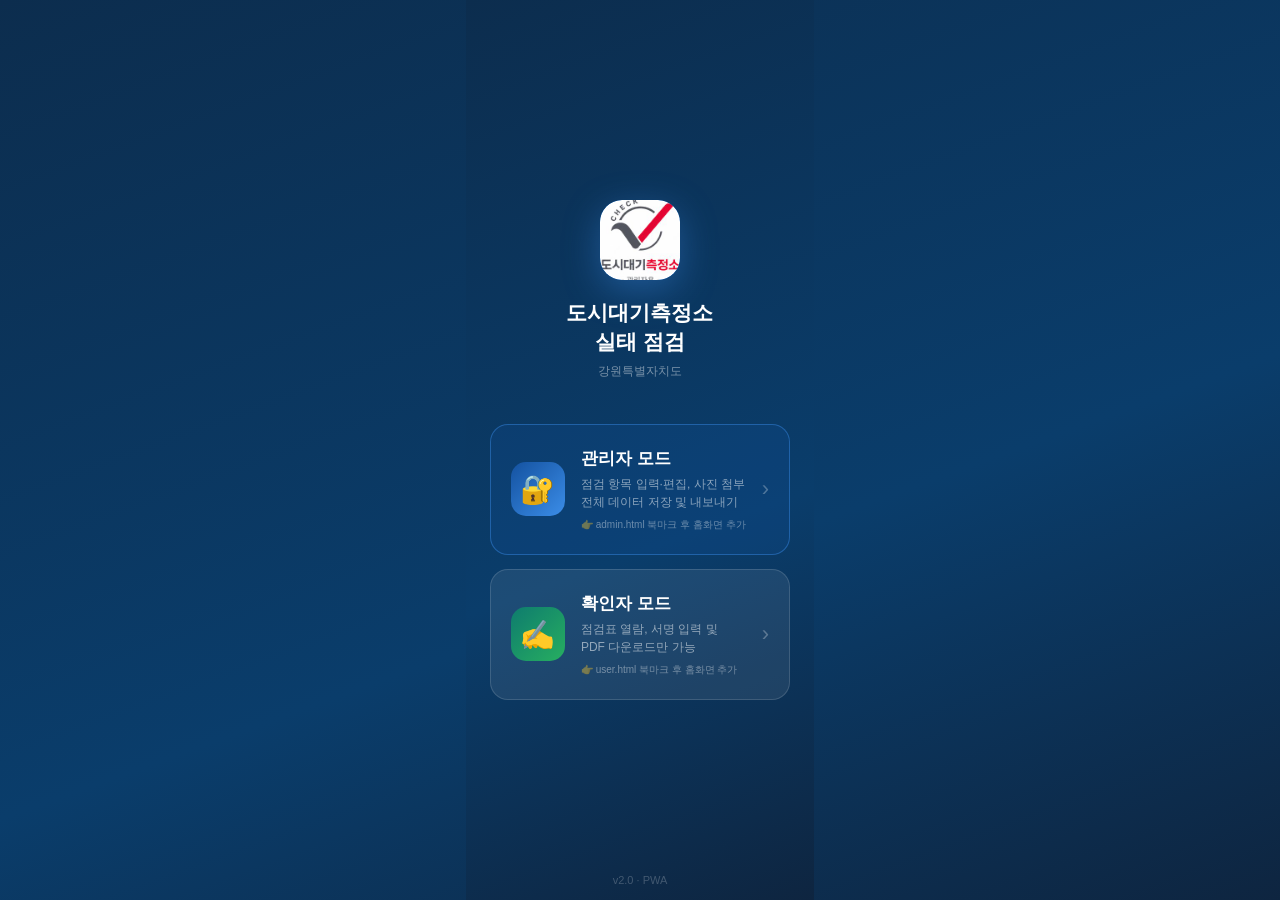
==== index.html @ 88ca2a84 "Add files via upload" ====
<!DOCTYPE html>
<html lang="ko">
<head>
<meta charset="UTF-8">
<meta name="viewport" content="width=device-width, initial-scale=1.0, maximum-scale=1.0, user-scalable=no">
<meta name="mobile-web-app-capable" content="yes">
<meta name="apple-mobile-web-app-capable" content="yes">
<meta name="apple-mobile-web-app-status-bar-style" content="black-translucent">
<meta name="apple-mobile-web-app-title" content="대기측정 점검">
<meta name="theme-color" content="#0C2D4E">
<link rel="manifest" href="manifest.json">
<link rel="apple-touch-icon" href="icon-192.png">
<title>도시대기측정소 점검</title>
<style>
* { box-sizing: border-box; margin: 0; padding: 0; -webkit-tap-highlight-color: transparent; }
html, body {
  height: 100%; min-height: 100dvh;
  font-family: -apple-system, 'Apple SD Gothic Neo', Arial, sans-serif;
  background: linear-gradient(160deg, #0C2D4E 0%, #0A3D6B 60%, #0E2540 100%);
  color: #fff;
  -webkit-font-smoothing: antialiased;
  display: flex; flex-direction: column; align-items: center; justify-content: center;
  padding: 32px 24px;
}
.logo-wrap {
  display: flex; flex-direction: column; align-items: center;
  margin-bottom: 44px;
}
.logo-icon {
  width: 80px; height: 80px;
  background: linear-gradient(135deg, #1A6BBF, #3B8DE8);
  border-radius: 22px;
  display: flex; align-items: center; justify-content: center;
  font-size: 42px;
  margin-bottom: 18px;
  box-shadow: 0 10px 36px rgba(59,141,232,.4);
}
.logo-title { font-size: 21px; font-weight: 800; color: #fff; text-align: center; line-height: 1.4; }
.logo-sub   { font-size: 12px; color: rgba(255,255,255,.45); margin-top: 6px; text-align: center; }

.mode-cards { width: 100%; max-width: 380px; display: flex; flex-direction: column; gap: 14px; }

.mode-card {
  background: rgba(255,255,255,.08);
  border: 1.5px solid rgba(255,255,255,.14);
  border-radius: 18px; padding: 22px 20px;
  cursor: pointer; display: flex; align-items: center; gap: 16px;
  transition: transform .12s, background .15s;
  text-decoration: none;
}
.mode-card:active { transform: scale(.97); background: rgba(255,255,255,.14); }
.mode-card.admin  { border-color: rgba(59,141,232,.45); background: rgba(20,82,160,.22); }
.mode-card.admin:active { background: rgba(20,82,160,.38); }

.mode-icon {
  width: 54px; height: 54px; border-radius: 15px;
  display: flex; align-items: center; justify-content: center;
  font-size: 28px; flex-shrink: 0;
}
.mode-icon.a { background: linear-gradient(135deg,#1452A0,#3B8DE8); }
.mode-icon.u { background: linear-gradient(135deg,#0E7C6E,#27AE60); }

.mode-info { flex: 1; }
.mode-name { font-size: 17px; font-weight: 800; color: #fff; margin-bottom: 5px; }
.mode-desc { font-size: 12px; color: rgba(255,255,255,.52); line-height: 1.55; }
.mode-arrow { font-size: 22px; color: rgba(255,255,255,.28); }

/* 비밀번호 모달 */
.pw-overlay {
  position: fixed; inset: 0; background: rgba(0,0,0,.58);
  z-index: 500; display: flex; align-items: flex-end;
  opacity: 0; pointer-events: none; transition: opacity .25s;
}
.pw-overlay.open { opacity: 1; pointer-events: all; }
.pw-sheet {
  background: #fff; border-radius: 22px 22px 0 0; width: 100%;
  padding-bottom: env(safe-area-inset-bottom, 0);
  transform: translateY(100%);
  transition: transform .3s cubic-bezier(.32,1,.6,1);
}
.pw-overlay.open .pw-sheet { transform: translateY(0); }
.pw-handle { width: 36px; height: 4px; background: #D0DDEF; border-radius: 2px; margin: 12px auto 0; }
.pw-head { padding: 18px 22px 10px; }
.pw-title { font-size: 19px; font-weight: 800; color: #0C2D4E; }
.pw-sub   { font-size: 13px; color: #8296B0; margin-top: 5px; }
.pw-body  { padding: 14px 22px 0; }
.pw-input {
  width: 100%; padding: 15px; font-size: 22px;
  border: 2px solid #D0DDEF; border-radius: 13px;
  outline: none; font-family: inherit; letter-spacing: 6px;
  text-align: center; color: #0C2D4E;
  transition: border-color .15s;
}
.pw-input:focus { border-color: #3B8DE8; box-shadow: 0 0 0 3px rgba(59,141,232,.12); }
.pw-input.err   { border-color: #E74C3C; animation: shake .35s; }
.pw-error-msg   { font-size: 12px; color: #E74C3C; text-align: center; margin-top: 9px; min-height: 18px; }
.pw-actions { display: flex; gap: 10px; padding: 16px 22px 26px; }
.pw-btn { flex:1; padding:14px; border-radius:13px; border:none; font-size:15px; font-weight:700; cursor:pointer; }
.pw-btn.cancel  { background:#F0F4FA; color:#8296B0; }
.pw-btn.confirm { background:#1452A0; color:#fff; }

@keyframes shake {
  0%,100%{ transform:translateX(0); }
  20%    { transform:translateX(-8px); }
  40%    { transform:translateX(8px); }
  60%    { transform:translateX(-5px); }
  80%    { transform:translateX(5px); }
}

.foot { position:fixed; bottom:max(14px,env(safe-area-inset-bottom,14px)); font-size:11px; color:rgba(255,255,255,.22); }
</style>
</head>
<body>

<div class="logo-wrap">
  <div class="logo-icon" style="padding:0;overflow:hidden;"><img src="[data-uri]" style="width:100%;height:100%;object-fit:cover;border-radius:22px;"></div>
  <div class="logo-title">도시대기측정소<br>실태 점검</div>
  <div class="logo-sub">강원특별자치도</div>
</div>

<div class="mode-cards">

  <div class="mode-card admin" onclick="openAdminPw()">
    <div class="mode-icon a">🔐</div>
    <div class="mode-info">
      <div class="mode-name">관리자 모드</div>
      <div class="mode-desc">점검 항목 입력·편집, 사진 첨부<br>전체 데이터 저장 및 내보내기</div><div style="margin-top:6px;font-size:10px;color:rgba(255,255,255,.4);">👉 admin.html 북마크 후 홈화면 추가</div>
    </div>
    <div class="mode-arrow">›</div>
  </div>

  <a class="mode-card" href="user.html">
    <div class="mode-icon u">✍️</div>
    <div class="mode-info">
      <div class="mode-name">확인자 모드</div>
      <div class="mode-desc">점검표 열람, 서명 입력 및<br>PDF 다운로드만 가능</div><div style="margin-top:6px;font-size:10px;color:rgba(255,255,255,.4);">👉 user.html 북마크 후 홈화면 추가</div>
    </div>
    <div class="mode-arrow">›</div>
  </a>

</div>

<!-- 관리자 비밀번호 모달 -->
<div class="pw-overlay" id="pw-overlay">
  <div class="pw-sheet">
    <div class="pw-handle"></div>
    <div class="pw-head">
      <div class="pw-title">🔐 관리자 인증</div>
      <div class="pw-sub">관리자 비밀번호를 입력해 주세요</div>
    </div>
    <div class="pw-body">
      <input class="pw-input" type="password" id="pw-input"
             placeholder="••••" maxlength="20"
             onkeydown="if(event.key==='Enter')checkPw()">
      <div class="pw-error-msg" id="pw-err"></div>
    </div>
    <div class="pw-actions">
      <button class="pw-btn cancel" onclick="closePw()">취소</button>
      <button class="pw-btn confirm" onclick="checkPw()">확인</button>
    </div>
  </div>
</div>

<div class="foot">v2.0 · PWA</div>

<script>
/* ─── 관리자 비밀번호 (이 값을 변경하세요) ─── */
var ADMIN_PW = '1234';

function openAdminPw() {
  document.getElementById('pw-overlay').classList.add('open');
  document.body.style.overflow = 'hidden';
  setTimeout(function(){ document.getElementById('pw-input').focus(); }, 300);
}
function closePw() {
  document.getElementById('pw-overlay').classList.remove('open');
  document.body.style.overflow = '';
  document.getElementById('pw-input').value = '';
  document.getElementById('pw-err').textContent = '';
}
function checkPw() {
  var v = document.getElementById('pw-input').value;
  if (v === ADMIN_PW) {
    window.location.href = 'admin.html';
  } else {
    var inp = document.getElementById('pw-input');
    inp.classList.add('err');
    document.getElementById('pw-err').textContent = '비밀번호가 올바르지 않습니다';
    setTimeout(function(){ inp.classList.remove('err'); }, 400);
    inp.value = '';
  }
}
document.getElementById('pw-overlay').addEventListener('click', function(e){
  if (e.target === this) closePw();
});

if ('serviceWorker' in navigator) {
  window.addEventListener('load', function(){
    navigator.serviceWorker.register('./sw.js');
  });
}
</script>
</body>
</html>
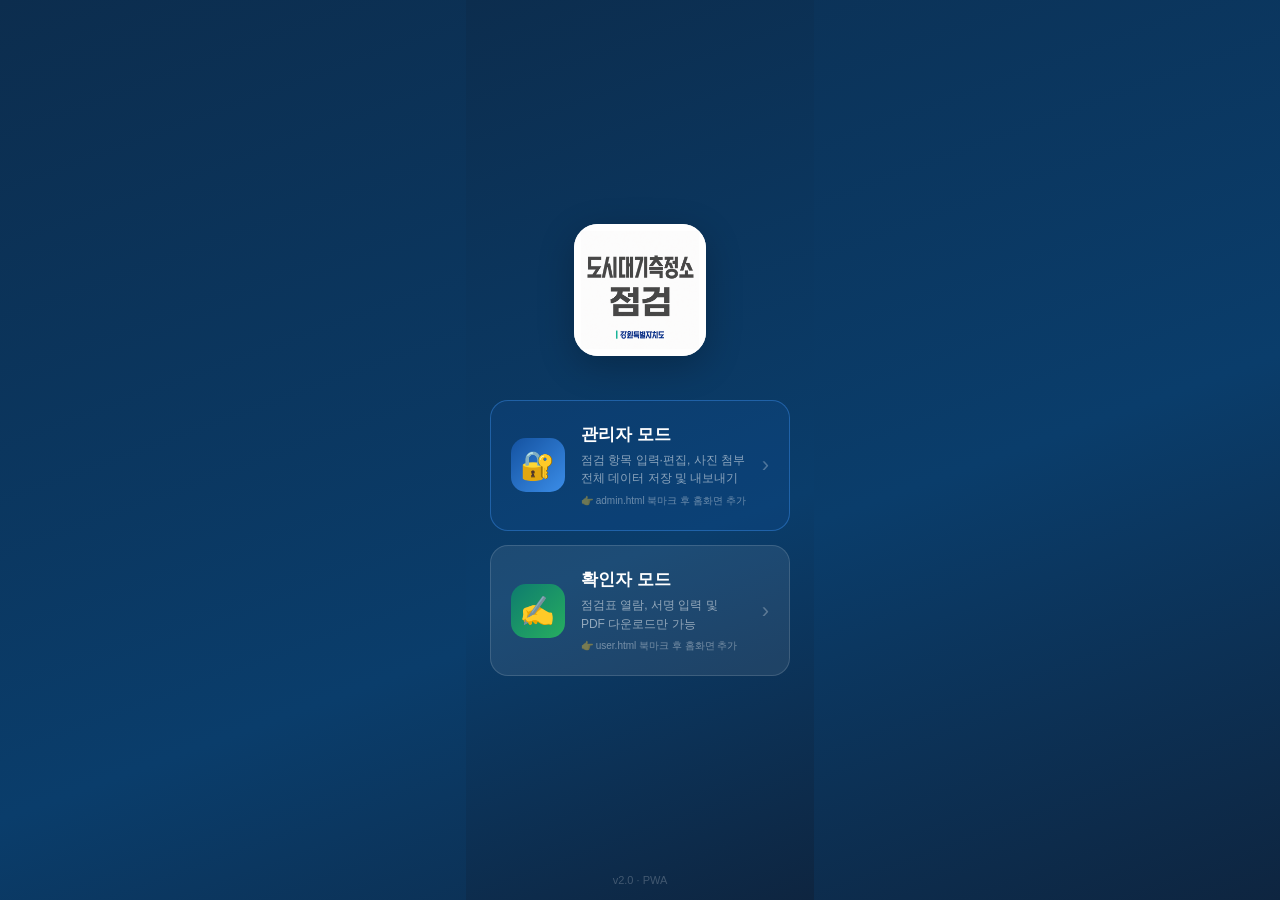
==== commit ec0f59a9: "Add files via upload" ====
--- a/index.html
+++ b/index.html
@@ -27,14 +27,14 @@
   margin-bottom: 44px;
 }
 .logo-icon {
-  width: 80px; height: 80px;
-  background: linear-gradient(135deg, #1A6BBF, #3B8DE8);
-  border-radius: 22px;
+  width: 132px; height: 132px;
+  background: #fff;
+  border-radius: 24px;
   display: flex; align-items: center; justify-content: center;
-  font-size: 42px;
-  margin-bottom: 18px;
-  box-shadow: 0 10px 36px rgba(59,141,232,.4);
-}
+  overflow: hidden;
+  box-shadow: 0 10px 36px rgba(0,0,0,.24);
+}
+.logo-icon img { width: 100%; height: 100%; object-fit: contain; display: block; }
 .logo-title { font-size: 21px; font-weight: 800; color: #fff; text-align: center; line-height: 1.4; }
 .logo-sub   { font-size: 12px; color: rgba(255,255,255,.45); margin-top: 6px; text-align: center; }
 
@@ -113,9 +113,7 @@
 <body>
 
 <div class="logo-wrap">
-  <div class="logo-icon" style="padding:0;overflow:hidden;"><img src="[data-uri]" style="width:100%;height:100%;object-fit:cover;border-radius:22px;"></div>
-  <div class="logo-title">도시대기측정소<br>실태 점검</div>
-  <div class="logo-sub">강원특별자치도</div>
+  <div class="logo-icon"><img src="icon-512.png" alt="도시대기측정소 점검"></div>
 </div>
 
 <div class="mode-cards">
